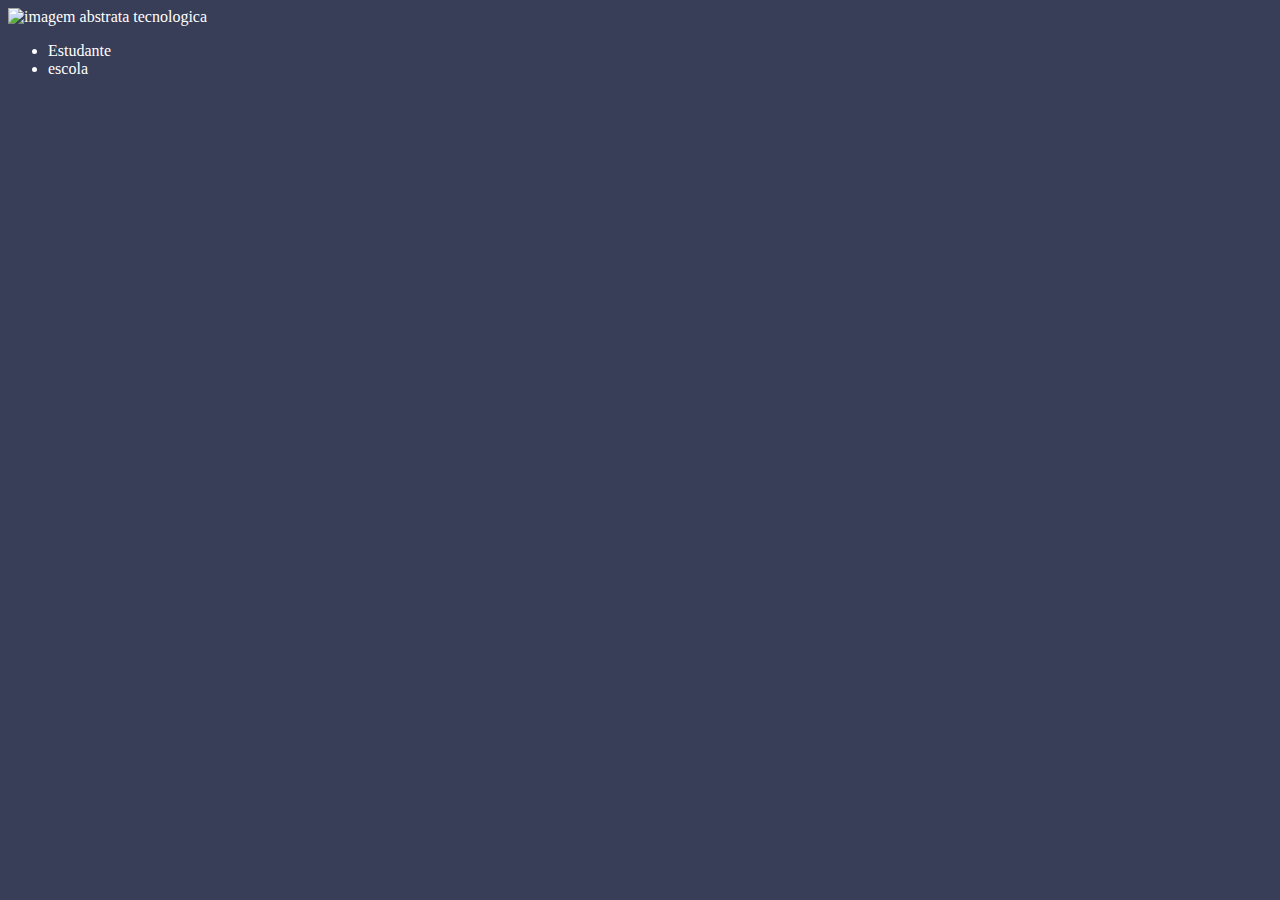
==== index.html @ 2a438283 "Add files via upload" ====
<!DOCTYPE html>
<html lang="en">
<head>
    <meta charset="UTF-8">
    <meta http-equiv="X-UA-Compatible" content="IE=edge">
    <meta name="viewport" content="width=device-width, initial-scale=1.0">
    <title>Document</title>
    <link rel="stylesheet" href="style.css">
</head>
<body>
    <header class="cabeçalho">
        <img class="cabeçalho- imagem" src="figura1.jpg" alt="imagem abstrata tecnologica">
        <ul class="cabeçalho-imagem-lista-item">
            <li class="cabecalho-lista-item">Estudante</li>
            <li class="cabecalho-lista-item">escola</li>
            <cabecalho-lista-item{ display:inline-block
            }
        </ul>
    </header>

</body>
</html>
---- style.css ----
body{
    background-color: #383d58;
color: white;
}

.cabeçalho-imagem {
 width: 20;
 display: flex;
 justify-content: space-around;
 0
}
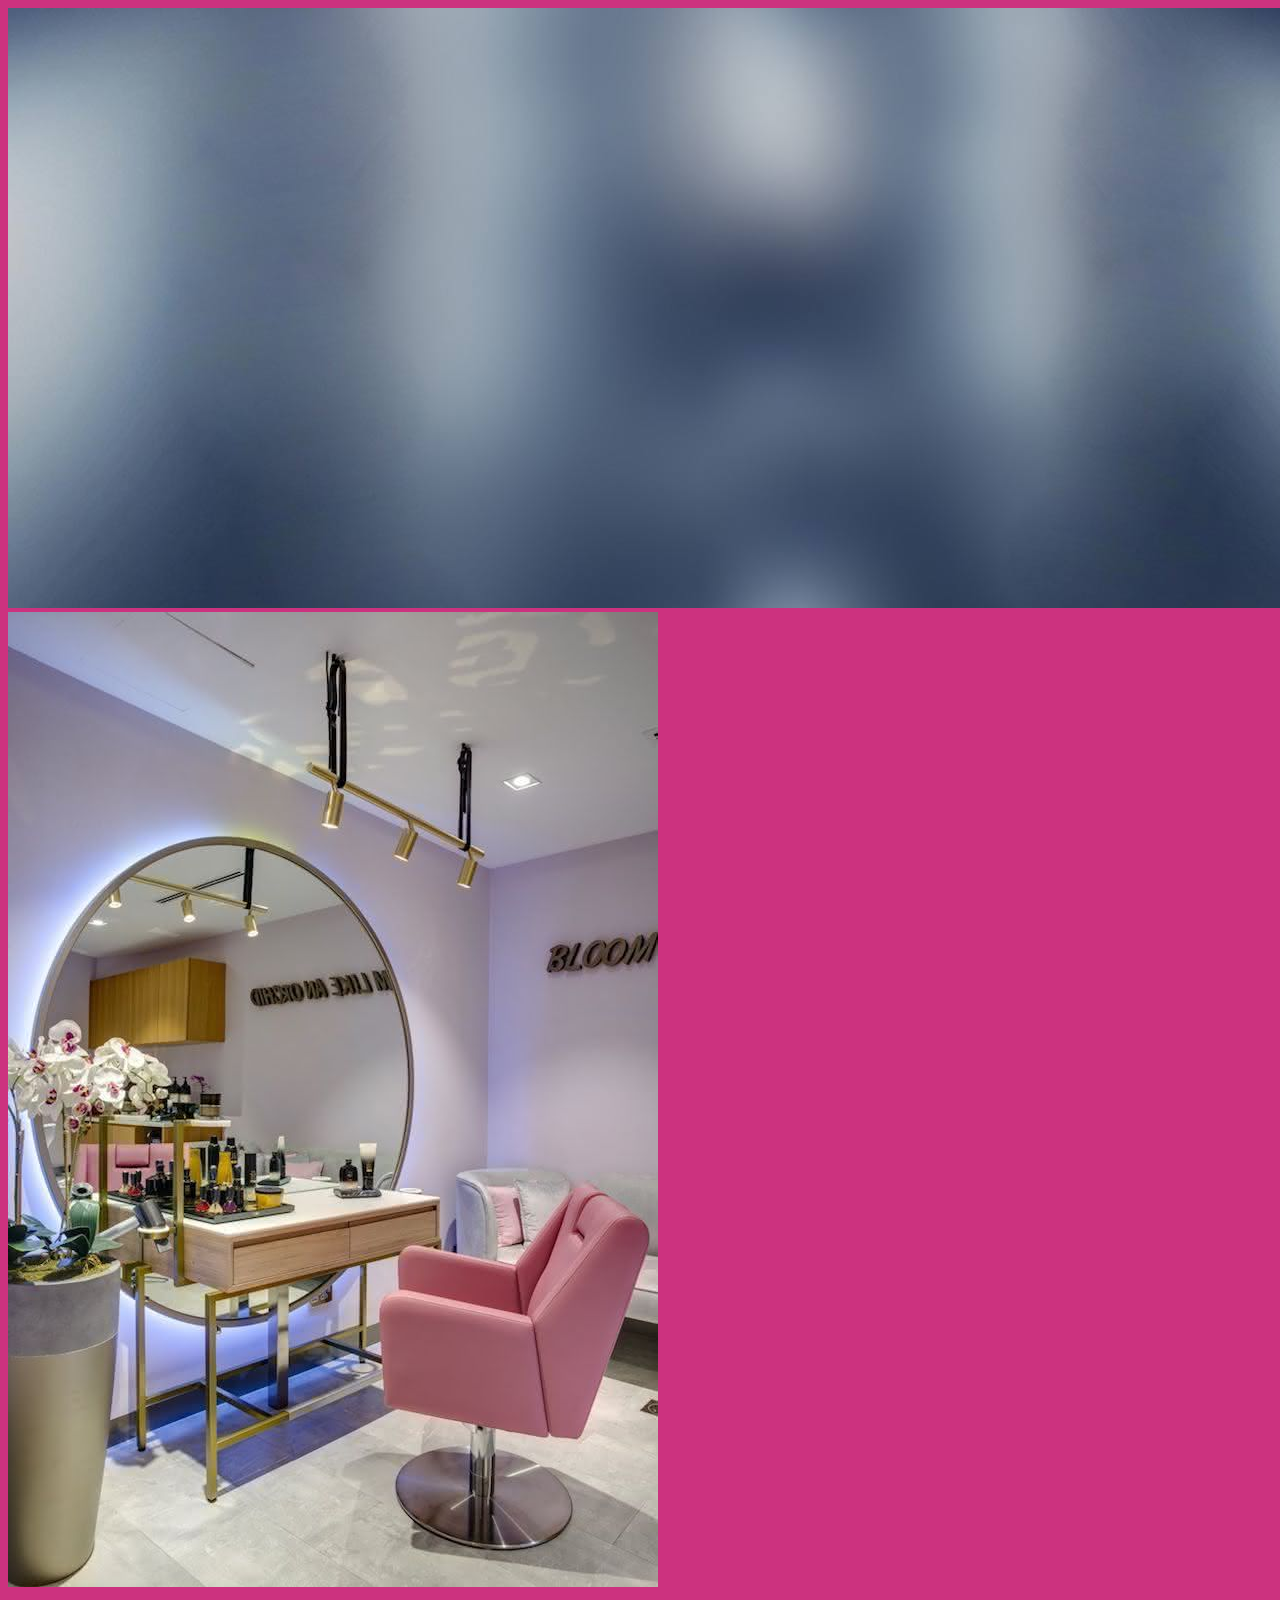
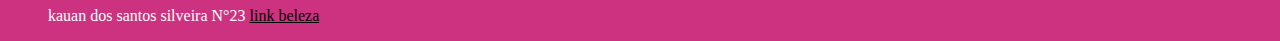
==== commit 630a69fa: "Add files via upload" ====
--- a/index.html
+++ b/index.html
@@ -8,11 +8,13 @@
     <link rel="stylesheet" href="style.css">
 </head>
 <body>
+    <img class="cabeçalho" src="moça.jpg" alt="moça.jpg">
     <header class="cabeçalho">
-        <img class="cabeçalho- imagem" src="figura1.jpg" alt="imagem abstrata tecnologica">
+        <img class="cabeçalho- imagem" src="spa.jpg" alt=spa.jpg">
         <ul class="cabeçalho-imagem-lista-item">
-            <li class="cabecalho-lista-item">Estudante</li>
-            <li class="cabecalho-lista-item">escola</li>
+
+ kauan   dos  santos  silveira  N°23
+            <a href="https://shizendayspa.com.br/?gclid=CjwKCAjwp6CkBhB_EiwAlQVyxSKAC4FS614IvcJVk4rg6VdKIYlftOqQ3t5GpK7iai0RI7myVOnUnxoCPpsQAvD_BwE">link beleza</a>
             <cabecalho-lista-item{ display:inline-block
             }
         </ul>
--- a/style.css
+++ b/style.css
@@ -1,12 +1,15 @@
 body{
-    background-color: #383d58;
+    background-color: #cc327f;
+    a {
+        color: #010000; hotpink
+      }
 color: white;
 }
 
 .cabeçalho-imagem {
- width: 20;
+ width: 10  ;
  display: flex;
  justify-content: space-around;
  0
 }
- 
+}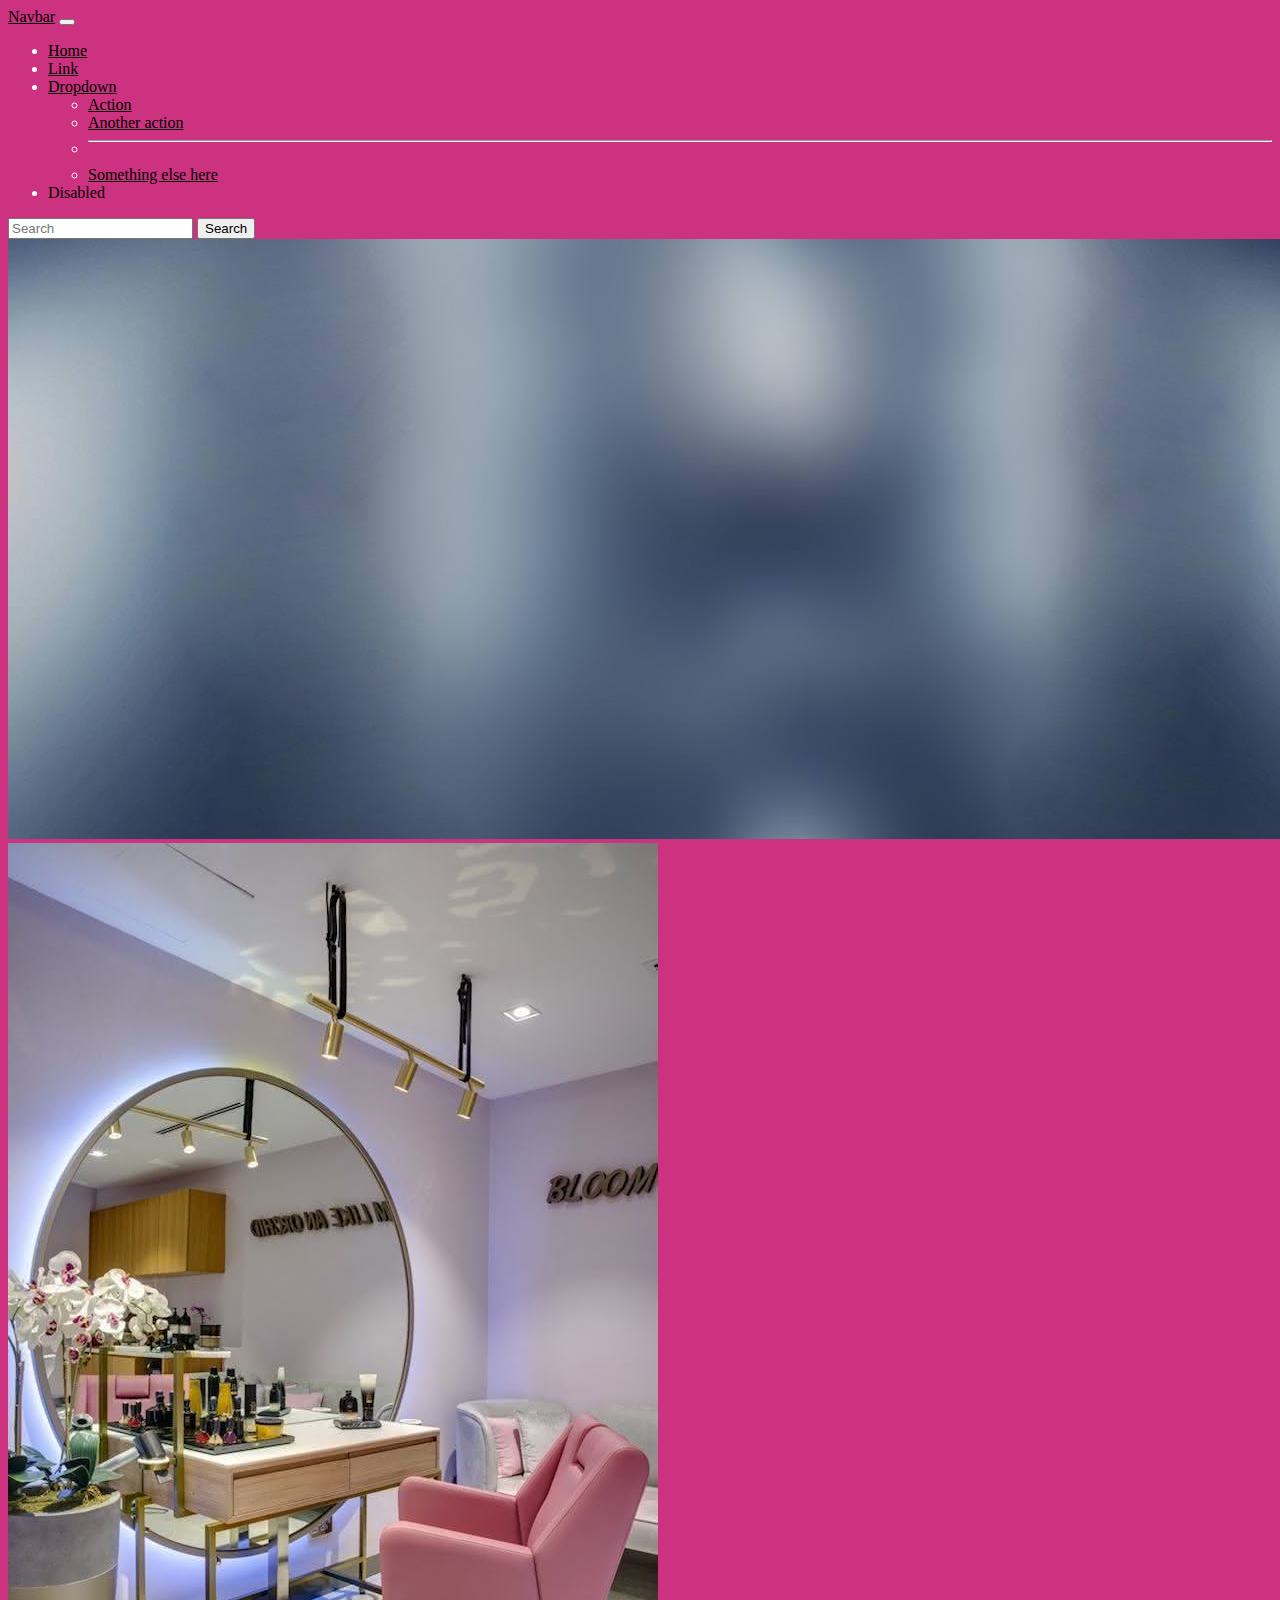
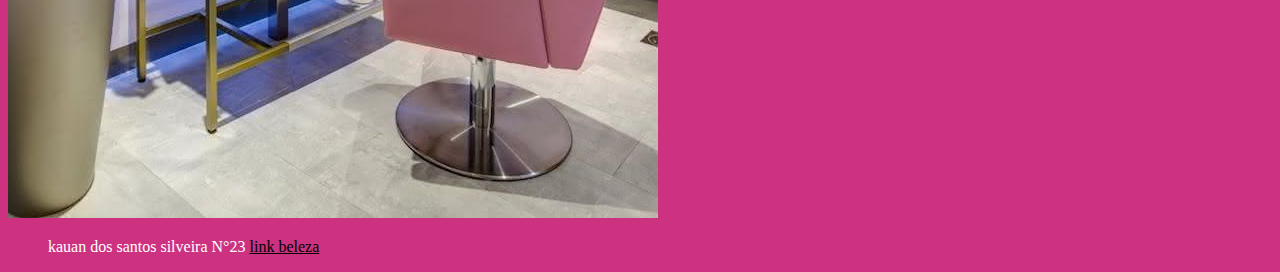
==== commit c7eaa0e8: "Add files via upload" ====
--- a/index.html
+++ b/index.html
@@ -5,9 +5,45 @@
     <meta http-equiv="X-UA-Compatible" content="IE=edge">
     <meta name="viewport" content="width=device-width, initial-scale=1.0">
     <title>Document</title>
+    <link href="https://cdn.jsdelivr.net/npm/bootstrap@5.3.1/dist/css/bootstrap.min.css" rel="stylesheet" integrity="sha384-4bw+/aepP/YC94hEpVNVgiZdgIC5+VKNBQNGCHeKRQN+PtmoHDEXuppvnDJzQIu9" crossorigin="anonymous">
     <link rel="stylesheet" href="style.css">
 </head>
-<body>
+<body><nav class="navbar navbar-expand-lg bg-body-tertiary">
+    <div class="container-fluid">
+      <a class="navbar-brand" href="#">Navbar</a>
+      <button class="navbar-toggler" type="button" data-bs-toggle="collapse" data-bs-target="#navbarSupportedContent" aria-controls="navbarSupportedContent" aria-expanded="false" aria-label="Toggle navigation">
+        <span class="navbar-toggler-icon"></span>
+      </button>
+      <div class="collapse navbar-collapse" id="navbarSupportedContent">
+        <ul class="navbar-nav me-auto mb-2 mb-lg-0">
+          <li class="nav-item">
+            <a class="nav-link active" aria-current="page" href="#">Home</a>
+          </li>
+          <li class="nav-item">
+            <a class="nav-link" href="#">Link</a>
+          </li>
+          <li class="nav-item dropdown">
+            <a class="nav-link dropdown-toggle" href="#" role="button" data-bs-toggle="dropdown" aria-expanded="false">
+              Dropdown
+            </a>
+            <ul class="dropdown-menu">
+              <li><a class="dropdown-item" href="#">Action</a></li>
+              <li><a class="dropdown-item" href="#">Another action</a></li>
+              <li><hr class="dropdown-divider"></li>
+              <li><a class="dropdown-item" href="#">Something else here</a></li>
+            </ul>
+          </li>
+          <li class="nav-item">
+            <a class="nav-link disabled" aria-disabled="true">Disabled</a>
+          </li>
+        </ul>
+        <form class="d-flex" role="search">
+          <input class="form-control me-2" type="search" placeholder="Search" aria-label="Search">
+          <button class="btn btn-outline-success" type="submit">Search</button>
+        </form>
+      </div>
+    </div>
+  </nav>
     <img class="cabeçalho" src="moça.jpg" alt="moça.jpg">
     <header class="cabeçalho">
         <img class="cabeçalho- imagem" src="spa.jpg" alt=spa.jpg">
@@ -15,9 +51,7 @@
 
  kauan   dos  santos  silveira  N°23
             <a href="https://shizendayspa.com.br/?gclid=CjwKCAjwp6CkBhB_EiwAlQVyxSKAC4FS614IvcJVk4rg6VdKIYlftOqQ3t5GpK7iai0RI7myVOnUnxoCPpsQAvD_BwE">link beleza</a>
-            <cabecalho-lista-item{ display:inline-block
-            }
-        </ul>
+                         </ul>
     </header>
 
 </body>
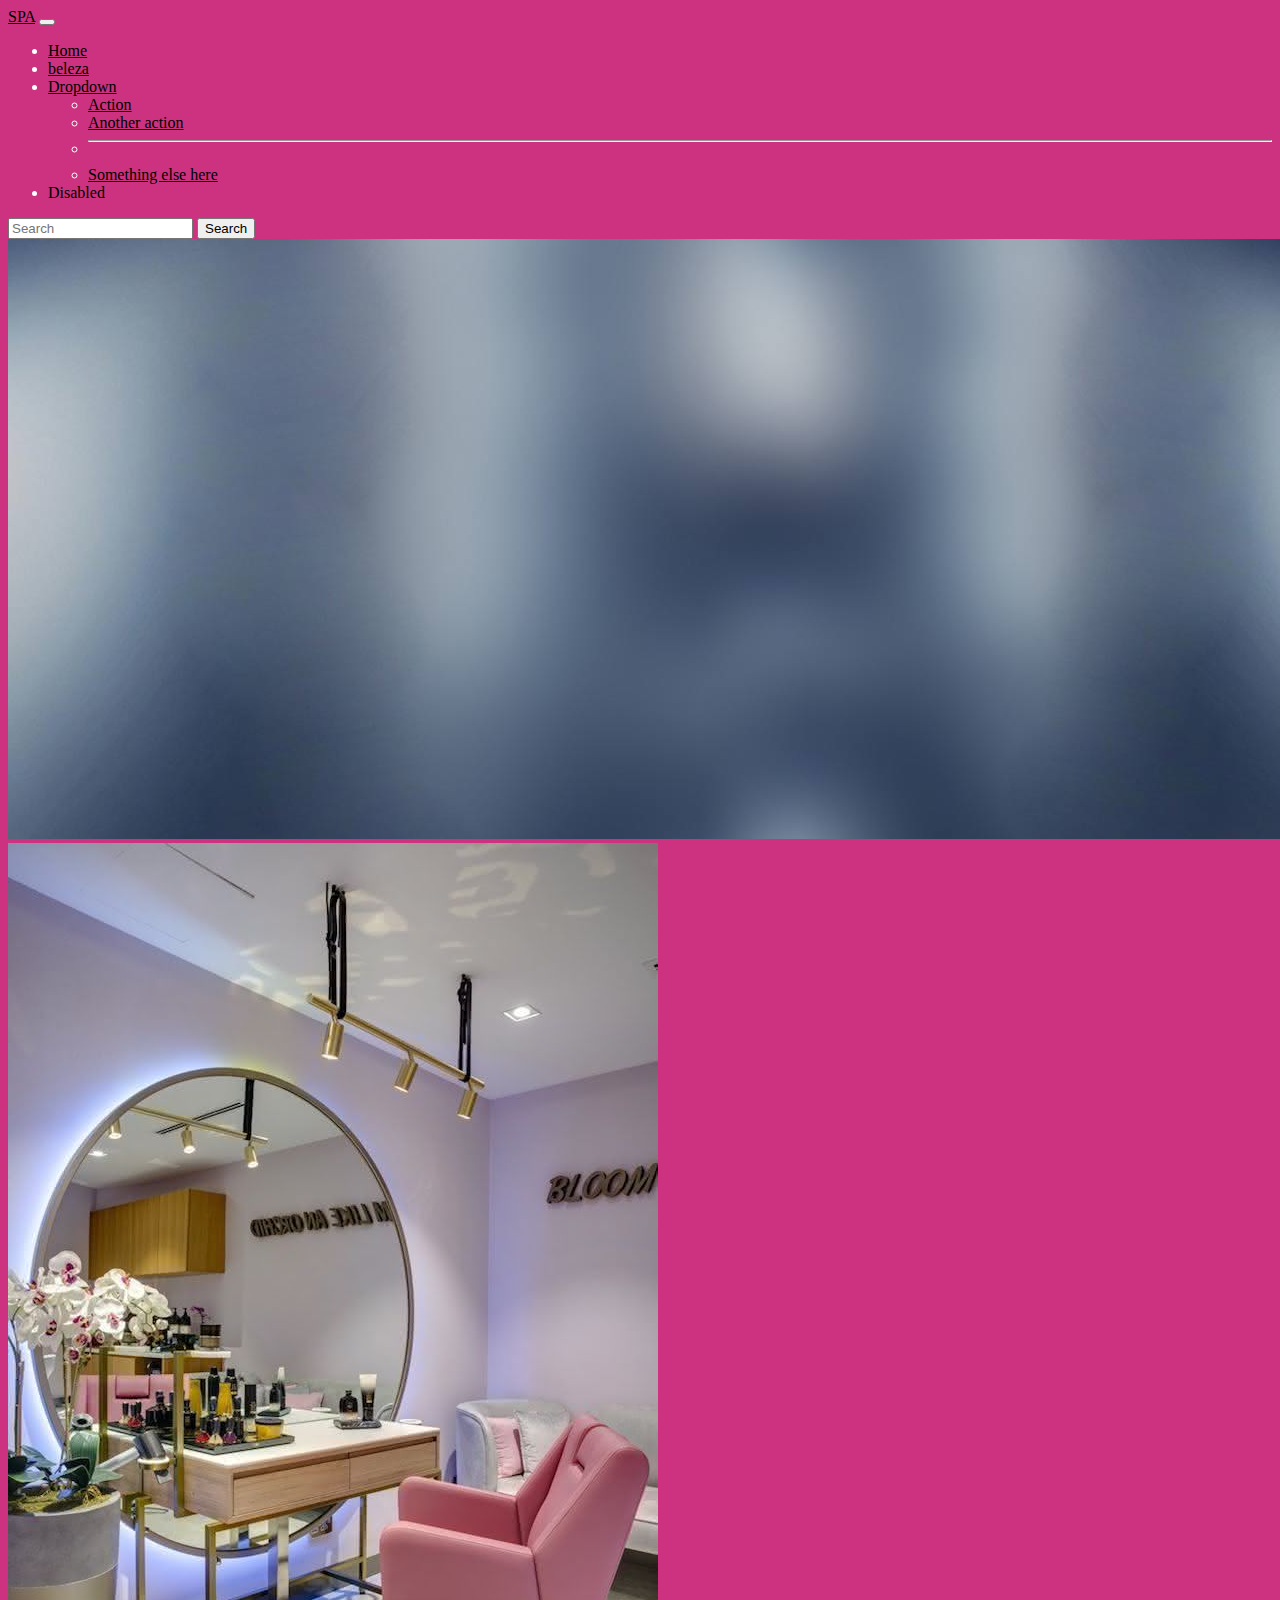
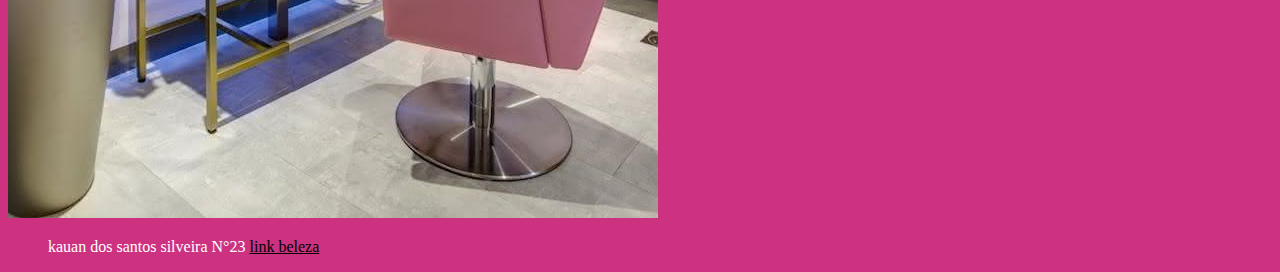
==== commit 574629a4: "Add files via upload" ====
--- a/index.html
+++ b/index.html
@@ -10,7 +10,7 @@
 </head>
 <body><nav class="navbar navbar-expand-lg bg-body-tertiary">
     <div class="container-fluid">
-      <a class="navbar-brand" href="#">Navbar</a>
+      <a class="navbar-brand" href="#">SPA</a>
       <button class="navbar-toggler" type="button" data-bs-toggle="collapse" data-bs-target="#navbarSupportedContent" aria-controls="navbarSupportedContent" aria-expanded="false" aria-label="Toggle navigation">
         <span class="navbar-toggler-icon"></span>
       </button>
@@ -20,7 +20,7 @@
             <a class="nav-link active" aria-current="page" href="#">Home</a>
           </li>
           <li class="nav-item">
-            <a class="nav-link" href="#">Link</a>
+            <a class="nav-link" href="#">beleza</a>
           </li>
           <li class="nav-item dropdown">
             <a class="nav-link dropdown-toggle" href="#" role="button" data-bs-toggle="dropdown" aria-expanded="false">
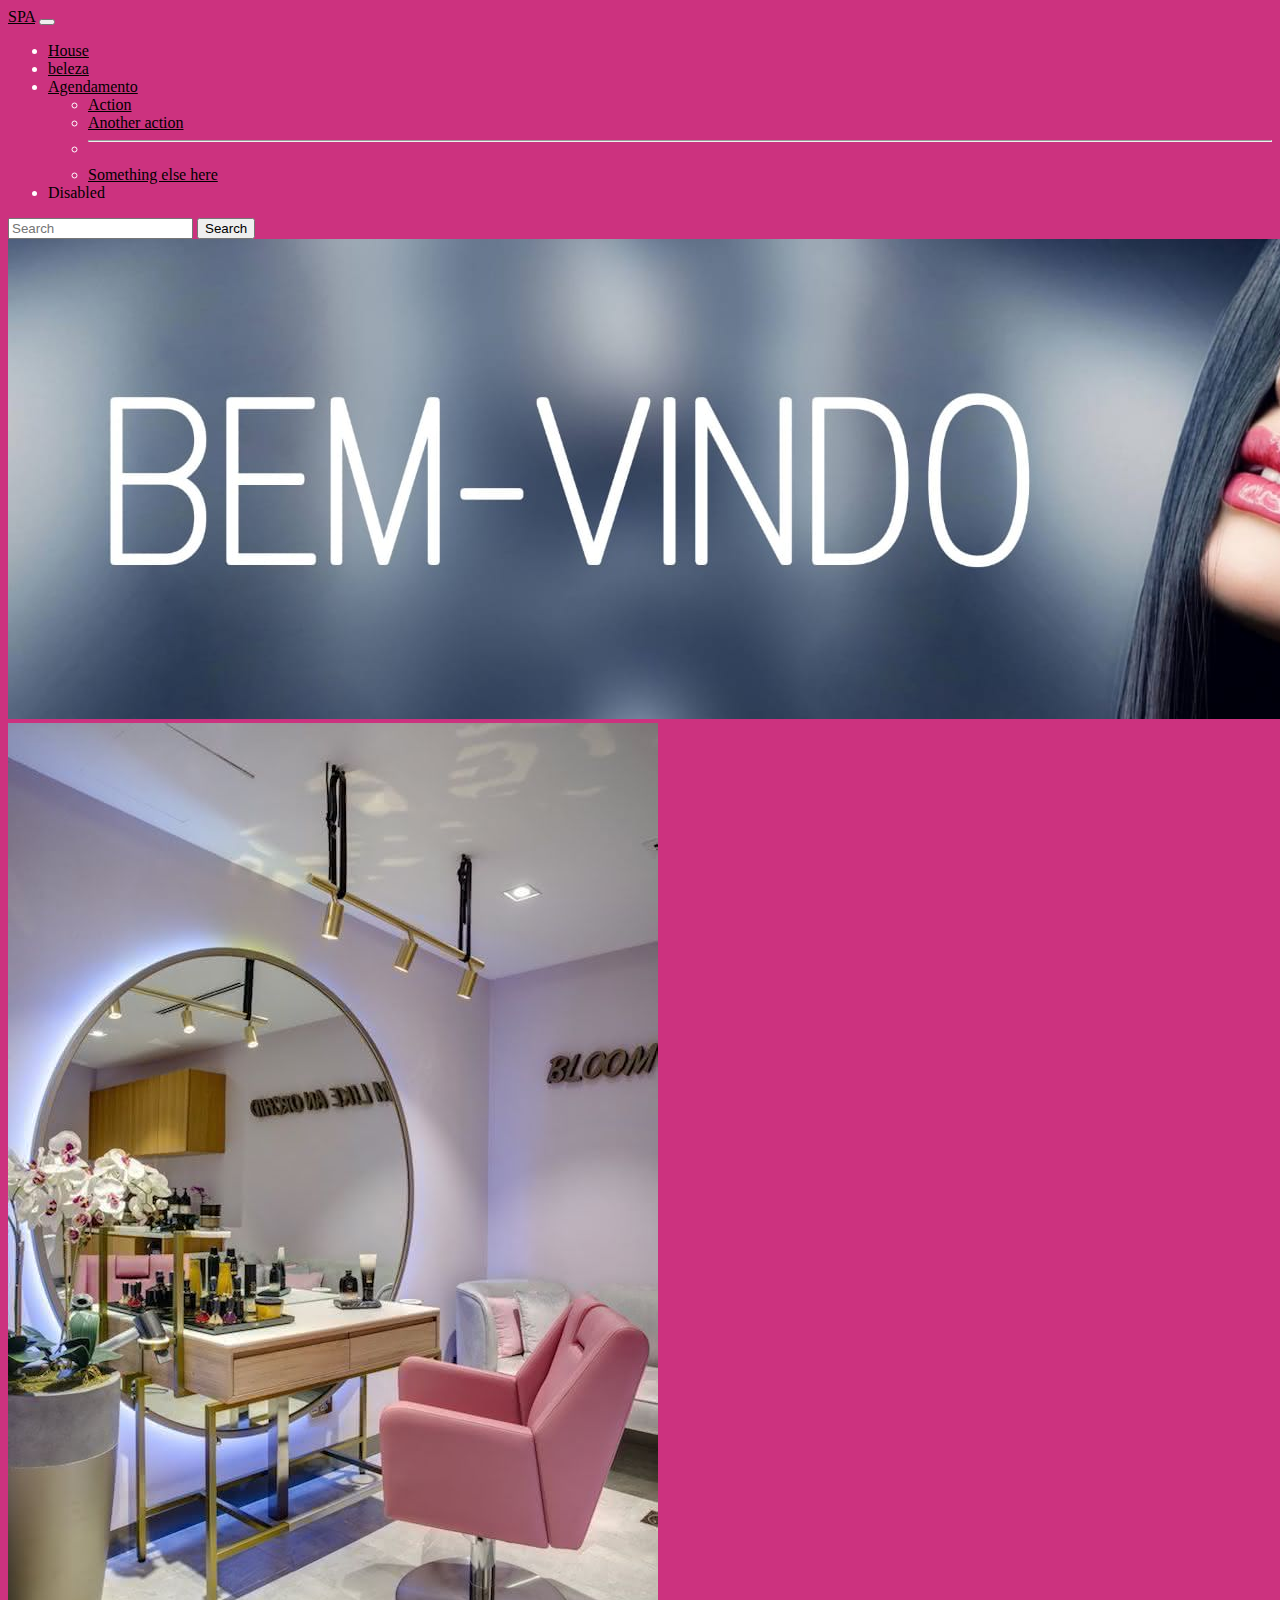
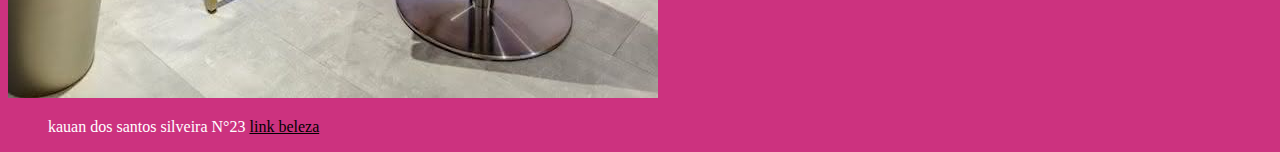
==== commit eb85c93c: "Add files via upload" ====
--- a/index.html
+++ b/index.html
@@ -17,14 +17,14 @@
       <div class="collapse navbar-collapse" id="navbarSupportedContent">
         <ul class="navbar-nav me-auto mb-2 mb-lg-0">
           <li class="nav-item">
-            <a class="nav-link active" aria-current="page" href="#">Home</a>
+            <a class="nav-link active" aria-current="page" href="#">House</a>
           </li>
           <li class="nav-item">
             <a class="nav-link" href="#">beleza</a>
           </li>
           <li class="nav-item dropdown">
             <a class="nav-link dropdown-toggle" href="#" role="button" data-bs-toggle="dropdown" aria-expanded="false">
-              Dropdown
+              Agendamento
             </a>
             <ul class="dropdown-menu">
               <li><a class="dropdown-item" href="#">Action</a></li>
@@ -44,7 +44,7 @@
       </div>
     </div>
   </nav>
-    <img class="cabeçalho" src="moça.jpg" alt="moça.jpg">
+    <img class="cabeçalho" src="moça2.jpeg" alt="moça2.jpeg">
     <header class="cabeçalho">
         <img class="cabeçalho- imagem" src="spa.jpg" alt=spa.jpg">
         <ul class="cabeçalho-imagem-lista-item">
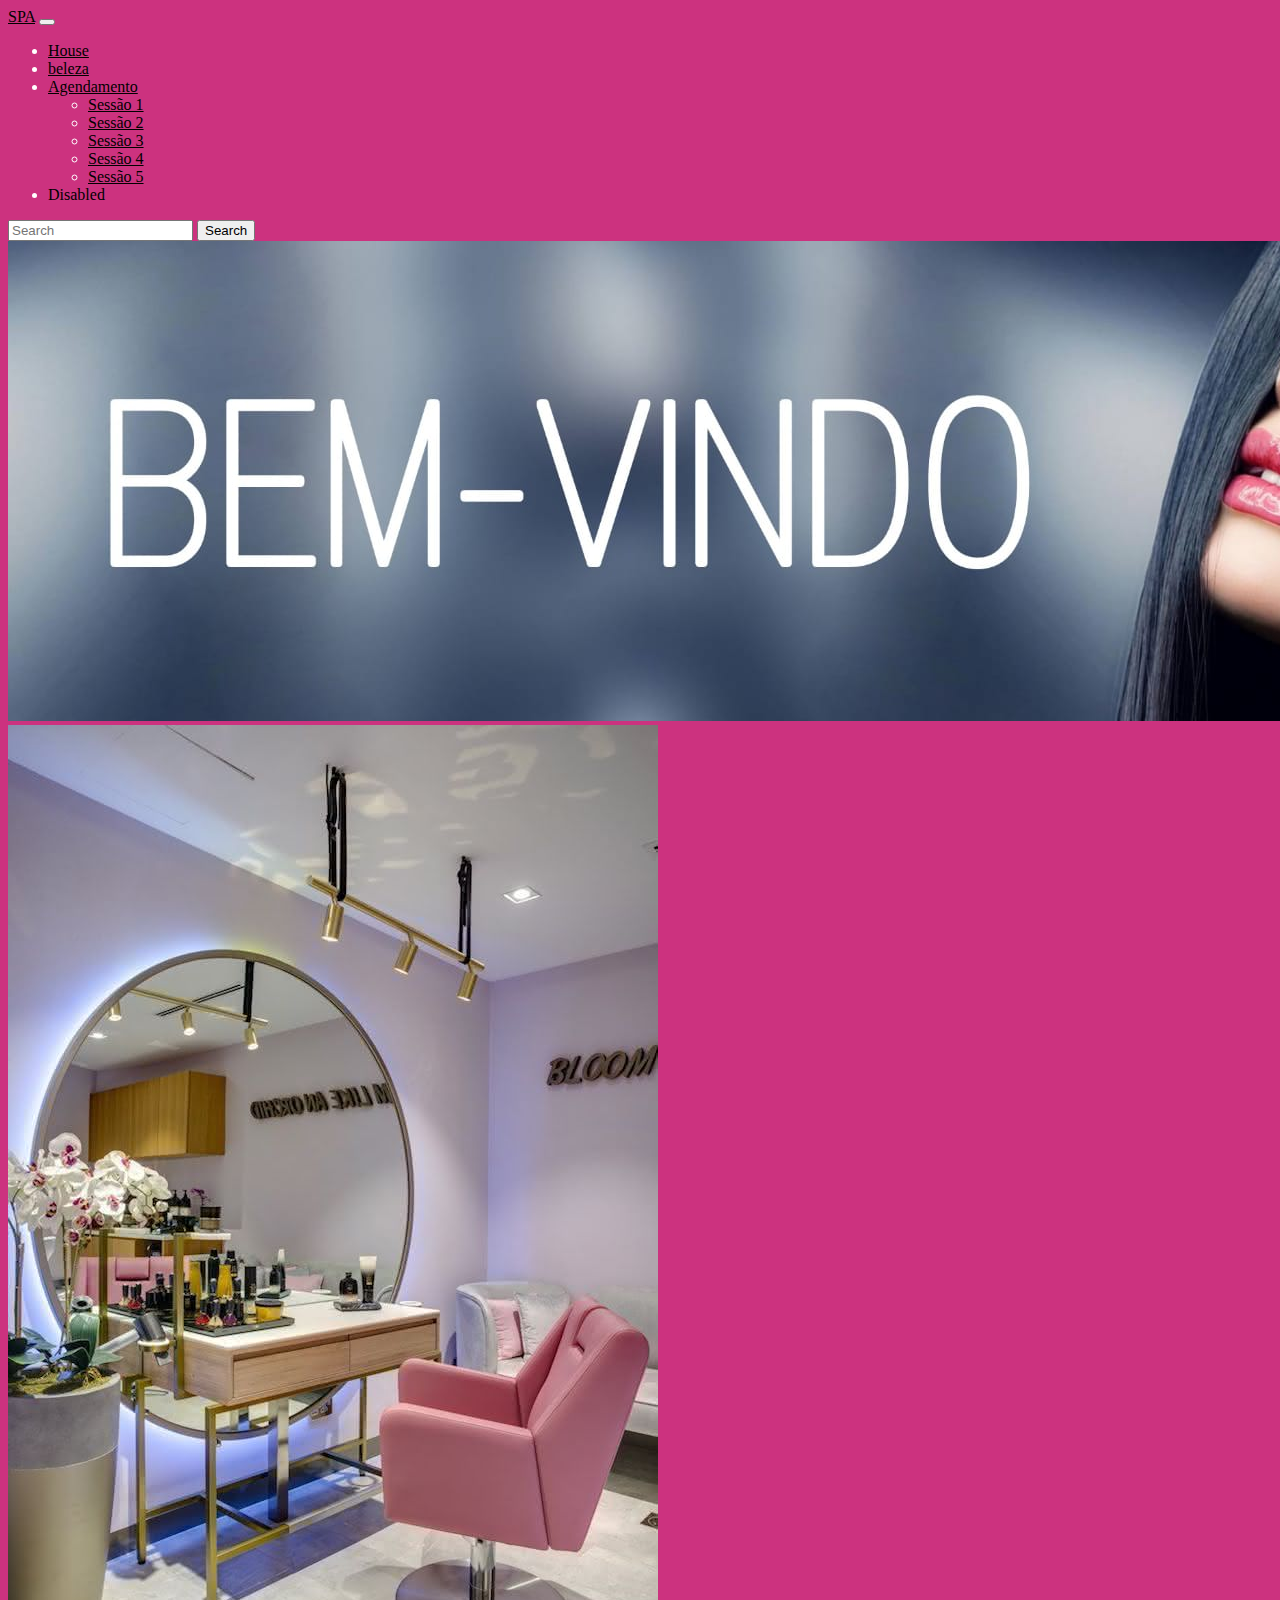
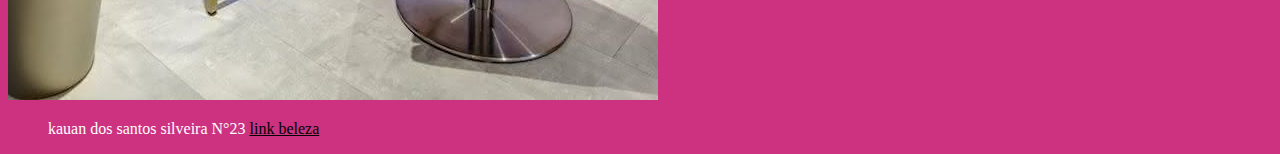
==== commit 9eb8569b: "Add files via upload" ====
--- a/index.html
+++ b/index.html
@@ -4,9 +4,11 @@
     <meta charset="UTF-8">
     <meta http-equiv="X-UA-Compatible" content="IE=edge">
     <meta name="viewport" content="width=device-width, initial-scale=1.0">
-    <title>Document</title>
+    <title>Página Inicial</title>
     <link href="https://cdn.jsdelivr.net/npm/bootstrap@5.3.1/dist/css/bootstrap.min.css" rel="stylesheet" integrity="sha384-4bw+/aepP/YC94hEpVNVgiZdgIC5+VKNBQNGCHeKRQN+PtmoHDEXuppvnDJzQIu9" crossorigin="anonymous">
-    <link rel="stylesheet" href="style.css">
+    <link rel="stylesheet" type="text/css" href="style.css" media="screen" />
+    <script src="https://cdn.jsdelivr.net/npm/@popperjs/core@2.11.8/dist/umd/popper.min.js" integrity="sha384-I7E8VVD/ismYTF4hNIPjVp/Zjvgyol6VFvRkX/vR+Vc4jQkC+hVqc2pM8ODewa9r" crossorigin="anonymous"></script>
+<script src="https://cdn.jsdelivr.net/npm/bootstrap@5.3.1/dist/js/bootstrap.min.js" integrity="sha384-Rx+T1VzGupg4BHQYs2gCW9It+akI2MM/mndMCy36UVfodzcJcF0GGLxZIzObiEfa" crossorigin="anonymous"></script>
 </head>
 <body><nav class="navbar navbar-expand-lg bg-body-tertiary">
     <div class="container-fluid">
@@ -20,17 +22,18 @@
             <a class="nav-link active" aria-current="page" href="#">House</a>
           </li>
           <li class="nav-item">
-            <a class="nav-link" href="#">beleza</a>
+            <a class="nav-link" href="https://shizendayspa.com.br/?gclid=CjwKCAjwp6CkBhB_EiwAlQVyxSKAC4FS614IvcJVk4rg6VdKIYlftOqQ3t5GpK7iai0RI7myVOnUnxoCPpsQAvD_BwE">beleza</a>
           </li>
           <li class="nav-item dropdown">
             <a class="nav-link dropdown-toggle" href="#" role="button" data-bs-toggle="dropdown" aria-expanded="false">
               Agendamento
             </a>
             <ul class="dropdown-menu">
-              <li><a class="dropdown-item" href="#">Action</a></li>
-              <li><a class="dropdown-item" href="#">Another action</a></li>
-              <li><hr class="dropdown-divider"></li>
-              <li><a class="dropdown-item" href="#">Something else here</a></li>
+              <li><a class="dropdown-item" href="sessao1.html">Sessão 1</a></li>
+              <li><a class="dropdown-item" href="sessao2.html">Sessão 2</a></li>
+              <li><a class="dropdown-item" href="sessao3.html">Sessão 3</a></li>
+              <li><a class="dropdown-item" href="sessao4.html">Sessão 4</a></li>
+              <li><a class="dropdown-item" href="sessao5.html">Sessão 5</a></li>
             </ul>
           </li>
           <li class="nav-item">
